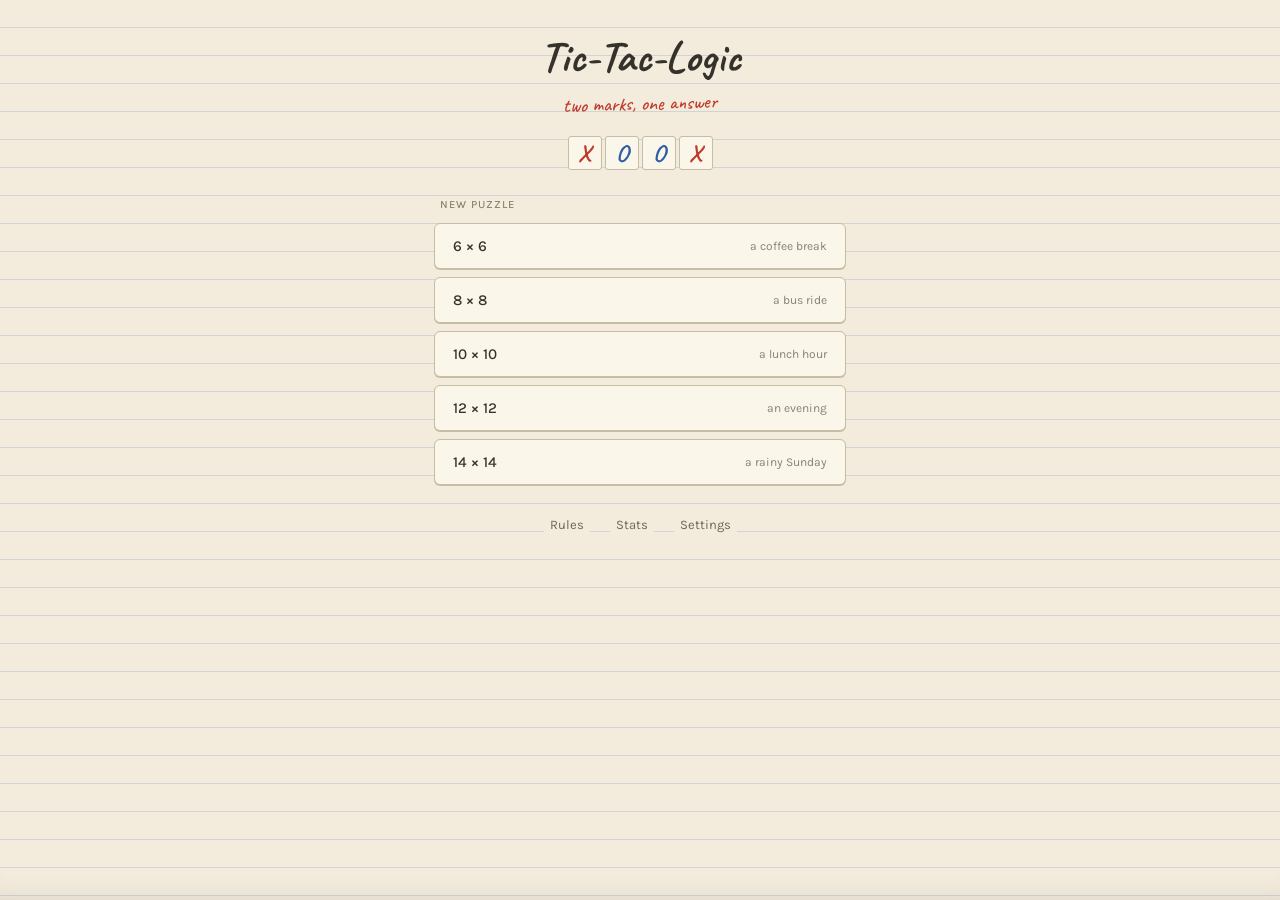
==== index.html @ 1131574f "Initial commit: Tic-Tac-Logic browser puzzle game Binairo/Takuzu logic puzzle, mobile-first installa" ====
<!DOCTYPE html>
<html lang="en">
<head>
  <meta charset="utf-8">
  <meta name="viewport" content="width=device-width, initial-scale=1, viewport-fit=cover, user-scalable=no">
  <title>Tic-Tac-Logic</title>

  <!-- PWA / iOS home-screen app -->
  <link rel="manifest" href="manifest.json">
  <meta name="theme-color" content="#F3ECDD">
  <meta name="apple-mobile-web-app-capable" content="yes">
  <meta name="apple-mobile-web-app-status-bar-style" content="black-translucent">
  <meta name="apple-mobile-web-app-title" content="Tic-Tac-Logic">
  <link rel="apple-touch-icon" href="icons/icon-180.png">

  <!-- Fonts: Caveat (title + X/O marks), Karla (HUD, buttons, labels). One link. -->
  <link rel="preconnect" href="https://fonts.googleapis.com">
  <link rel="preconnect" href="https://fonts.gstatic.com" crossorigin>
  <link href="https://fonts.googleapis.com/css2?family=Caveat:wght@500;700&family=Karla:wght@400;500&display=swap" rel="stylesheet">

  <link rel="stylesheet" href="style.css">
</head>
<body>
  <div id="app">
    <!-- Screens are populated by ui.js -->
    <section id="start-screen" class="screen"></section>
    <section id="game-screen" class="screen"></section>
  </div>

  <!-- shared overlay host (generating / win / rules) -->
  <div id="overlay" class="overlay"><div class="panel" id="overlay-panel"></div></div>

  <!--
    Script load order is load-bearing. Plain <script> tags share ONE global
    scope, so each file's top-level names are ambient globals for the files
    after it. board.js first; nothing re-declares an earlier name.
  -->
  <script src="board.js"></script>
  <script src="solver.js"></script>
  <script src="generator.js"></script>
  <script src="ui.js"></script>
</body>
</html>
---- style.css ----
/* style.css — Tic-Tac-Logic
 * Concept: noughts and crosses scrawled in the margin of a school exercise book.
 * Paper + pencil (graphite clues) + red/blue pen (the player's marks).
 */

:root {
  /* palette */
  --paper:        #F3ECDD;
  --cell-fill:    #FBF6EA;
  --graphite:     #35322C;
  --rule-line:    #C7BCA4;
  --red-pencil:   #C0392B;
  --ink-blue:     #2E5FA3;
  --ink-blue-dk:  #24497D;
  --amber:        #D9A441;
  --amber-fill:   #F7E4C9;
  --label-muted:  #8A8271;
  --text-2nd:     #6B655A;
  --clue-fill:    #F7F1E3;
  --rule-rgba:    rgba(46, 95, 163, 0.17);
  --overlay-bg:   rgba(243, 236, 221, 0.86);

  /* spacing scale: 4 / 8 / 16 / 24 / 32 */
  --s1: 4px; --s2: 8px; --s3: 16px; --s4: 24px; --s5: 32px;

  /* grid sizing (recomputed per board in ui.js) */
  --cell: 44px;
  --gap: 3px;
  --mark-font: 30px;

  --ease: 0.18s ease;
}

* { box-sizing: border-box; }

html, body {
  margin: 0;
  padding: 0;
  height: 100%;
  -webkit-text-size-adjust: 100%;
}

body {
  font-family: 'Karla', sans-serif;
  color: var(--graphite);
  background-color: var(--paper);
  /* ruled notebook paper — one consistent 28px interval down the whole page */
  background-image: repeating-linear-gradient(
    to bottom,
    transparent 0px, transparent 27px,
    var(--rule-rgba) 27px, var(--rule-rgba) 28px
  );
  /* the page curving into the spine */
  box-shadow: inset 0 -22px 26px -22px rgba(53, 50, 44, 0.13);
  min-height: 100vh;
  touch-action: manipulation;
  -webkit-tap-highlight-color: transparent;
  /* safe-area padding for iOS notch / home indicator */
  padding:
    env(safe-area-inset-top) env(safe-area-inset-right)
    env(safe-area-inset-bottom) env(safe-area-inset-left);
}

/* ---- screens + cross-fade ------------------------------------------------ */
#app { position: relative; min-height: 100vh; }

.screen {
  min-height: 100vh;
  display: none;
  flex-direction: column;
  align-items: center;
  padding: var(--s4) var(--s4) var(--s5);
}
.screen.active { display: flex; animation: fadeIn 0.28s ease; }
@keyframes fadeIn { from { opacity: 0; } to { opacity: 1; } }

/* bare text sitting directly on the paper needs its own opaque bg + padding,
   or a ruled line runs through the words */
.on-paper { background: var(--paper); padding: 0 6px; }

/* ========================================================================= *
 * START SCREEN
 * ========================================================================= */
#start-screen { justify-content: flex-start; gap: var(--s3); max-width: 460px; margin: 0 auto; width: 100%; }

.title {
  font-family: 'Caveat', cursive;
  font-weight: 700;
  font-size: 44px;
  line-height: 1.15;
  color: var(--graphite);
  text-align: center;
  margin: var(--s2) 0 0;
  /* the title SHOULD sit on the ruling — that's what writing in a notebook looks like */
}
.tagline {
  font-family: 'Caveat', cursive;
  font-weight: 500;
  font-size: 20px;
  color: var(--red-pencil);
  text-align: center;
  transform: rotate(-1.5deg);
  margin: calc(-1 * var(--s2)) 0 0;
}

/* decorative 4-cell strip X O O X (a miniature that also shows the no-triple rule) */
.deco-strip { display: flex; gap: var(--gap); margin: var(--s1) 0; }
.deco-strip .cell { width: 34px; height: 34px; font-size: 24px; }

/* Continue card */
.continue-card {
  width: 100%;
  display: flex;
  align-items: center;
  justify-content: space-between;
  background: var(--ink-blue);
  border: 1px solid var(--ink-blue-dk);
  border-radius: 8px;
  box-shadow: 0 1px 0 var(--ink-blue-dk);
  padding: 13px 18px;
  color: #FBF6EA;
  cursor: pointer;
  transition: transform var(--ease);
}
.continue-card:active { transform: translateY(1px); box-shadow: none; }
.continue-card .cc-main { font-family: 'Karla'; font-weight: 500; font-size: 15px; }
.continue-card .cc-sub { font-family: 'Karla'; font-weight: 400; font-size: 11px; color: #C6D8EE; margin-top: 2px; }
.continue-card .cc-arrow { font-size: 20px; color: #C6D8EE; }

.section-label {
  align-self: flex-start;
  font-family: 'Karla'; font-weight: 500; font-size: 11px;
  letter-spacing: 1px; text-transform: uppercase; color: var(--label-muted);
  margin: var(--s2) 0 calc(-1 * var(--s1));
}

/* size buttons */
.size-list { width: 100%; display: flex; flex-direction: column; gap: var(--s2); }
.size-btn {
  width: 100%;
  display: flex; align-items: center; justify-content: space-between;
  background: var(--cell-fill);
  border: 1px solid var(--rule-line);
  border-radius: 6px;
  box-shadow: 0 1px 0 var(--rule-line);
  padding: 13px 18px;
  cursor: pointer;
  transition: transform var(--ease);
}
.size-btn:active { transform: translateY(1px); box-shadow: none; }
.size-btn .sb-size { font-family: 'Karla'; font-weight: 500; font-size: 15px; color: var(--graphite); }
.size-btn .sb-flavor { font-family: 'Karla'; font-weight: 400; font-size: 12px; color: var(--label-muted); }

/* footer */
.footer {
  display: flex; gap: 20px; justify-content: center;
  margin-top: var(--s3);
}
.footer a {
  font-family: 'Karla'; font-weight: 400; font-size: 13px;
  color: var(--text-2nd); text-decoration: none; cursor: pointer;
  background: var(--paper); padding: 0 6px; /* so the ruling doesn't cross the words */
}

/* ========================================================================= *
 * GAME SCREEN
 * ========================================================================= */
#game-screen { justify-content: flex-start; gap: var(--s3); width: 100%; max-width: 520px; margin: 0 auto; }

.hud { width: 100%; display: flex; flex-direction: column; align-items: center; gap: var(--s1); }
.hud-row {
  width: 100%;
  display: flex; align-items: baseline; justify-content: space-between;
}
.hud-size, .hud-timer {
  font-family: 'Karla'; font-weight: 500; font-size: 13px; color: var(--text-2nd);
  background: var(--paper); padding: 0 4px;
}
.hud-title {
  font-family: 'Caveat', cursive; font-weight: 700; font-size: 24px; color: var(--graphite);
}
.hud-badge {
  font-family: 'Karla'; font-weight: 400; font-size: 11px; color: var(--text-2nd);
  background: var(--paper); padding: 0 6px;
}
.hud-progress {
  font-family: 'Karla'; font-weight: 400; font-size: 11px; color: var(--label-muted);
  background: var(--paper); padding: 0 6px;
}

/* the board — the single most dominant element on screen */
.board-wrap { display: flex; justify-content: center; width: 100%; margin: var(--s1) 0; }
.board {
  position: relative; /* anchor for the win-stroke overlay */
  display: grid;
  grid-template-columns: repeat(var(--n), var(--cell));
  gap: var(--gap);
  /* subtle paper panel behind the grid so ruling doesn't peek through gaps */
  padding: var(--gap);
  background: var(--paper);
  border-radius: 4px;
}

/* red-pencil victory stroke drawn across the finished grid */
.win-stroke { position: absolute; left: 0; top: 0; width: 100%; height: 100%; pointer-events: none; z-index: 5; }
.win-path { fill: none; stroke: var(--red-pencil); stroke-width: 6; stroke-linecap: round; opacity: 0.9; }

/* the title's one happy bounce on a win */
.hud-title.bounce { animation: titleBounce 0.6s ease; }
@keyframes titleBounce {
  0% { transform: translateY(0) rotate(0); }
  30% { transform: translateY(-8px) rotate(-2deg); }
  55% { transform: translateY(0) rotate(1deg); }
  75% { transform: translateY(-3px); }
  100% { transform: translateY(0) rotate(0); }
}

.cell {
  width: var(--cell); height: var(--cell);
  display: flex; align-items: center; justify-content: center;
  font-family: 'Caveat', cursive; font-weight: 700;
  font-size: var(--mark-font); line-height: 1;
  border: 1px solid var(--rule-line);
  background: var(--cell-fill);
  border-radius: 3px;
  cursor: pointer;
  user-select: none; -webkit-user-select: none;
  transition: background var(--ease), border-color var(--ease);
}
.cell.x { color: var(--red-pencil); }
.cell.o { color: var(--ink-blue); }
/* given clues: graphite pencil, a touch heavier, not editable */
.cell.clue { color: var(--graphite); cursor: default; background: var(--clue-fill); }
.cell.clue .mark { font-weight: 700; text-shadow: 0 0 0.4px var(--graphite); }

/* the mark element draws in by hand */
.cell .mark { display: inline-block; }
.cell .mark.draw { animation: drawIn 0.2s ease-out; }
@keyframes drawIn {
  from { transform: scale(0.6) rotate(-8deg); opacity: 0; }
  60%  { transform: scale(1.06) rotate(2deg); opacity: 1; }
  to   { transform: scale(1) rotate(0); opacity: 1; }
}

/* hint flash — pulses amber to draw the eye, then settles on the amber fill */
.cell.hint { background: var(--amber-fill); border-color: var(--amber); animation: hintPulse 0.9s ease 2; }
@keyframes hintPulse {
  0%, 100% { background: var(--amber-fill); }
  50% { background: var(--amber); border-color: #B9862B; }
}

/* violation (wired live in step 5) */
.cell.bad .mark { text-decoration: underline; text-decoration-color: var(--red-pencil); }
.cell.shake { animation: shake 0.3s ease; }
@keyframes shake {
  0%,100% { transform: translateX(0); }
  25% { transform: translateX(-2px); } 75% { transform: translateX(2px); }
}

/* controls */
.controls { display: flex; gap: var(--s2); flex-wrap: wrap; justify-content: center; }
.btn {
  font-family: 'Karla'; font-weight: 500; font-size: 13px;
  color: var(--graphite);
  background: var(--cell-fill);
  border: 1px solid var(--rule-line);
  border-radius: 6px;
  box-shadow: 0 1px 0 var(--rule-line);
  padding: 9px 16px;
  cursor: pointer;
  transition: transform var(--ease);
}
.btn:active { transform: translateY(1px); box-shadow: none; }
.btn.primary {
  color: #FBF6EA; background: var(--ink-blue);
  border-color: var(--ink-blue-dk); box-shadow: 0 1px 0 var(--ink-blue-dk);
}
.btn:disabled { opacity: 0.45; cursor: default; }

/* hint reason line */
.hint-reason {
  min-height: 18px;
  font-family: 'Karla'; font-weight: 400; font-size: 13px; color: var(--text-2nd);
  background: var(--paper); padding: 0 6px; text-align: center;
}

/* ---- overlays (generating / win / modal) --------------------------------- */
.overlay {
  position: fixed; inset: 0;
  display: none; align-items: center; justify-content: center;
  background: var(--overlay-bg);
  z-index: 20; padding: var(--s4);
}
.overlay.active { display: flex; animation: fadeIn 0.2s ease; }
.overlay .panel {
  background: var(--cell-fill);
  border: 1px solid var(--rule-line);
  border-radius: 10px;
  box-shadow: 0 1px 0 var(--rule-line);
  padding: var(--s4);
  max-width: 340px; width: 100%;
  text-align: center;
}
.overlay .panel h2 { font-family: 'Caveat'; font-weight: 700; font-size: 30px; margin: 0 0 var(--s2); color: var(--graphite); }
.overlay .panel p { font-family: 'Karla'; font-size: 14px; color: var(--text-2nd); margin: var(--s1) 0; line-height: 1.5; }
.overlay .panel .btn { margin-top: var(--s3); }

.spinner {
  font-family: 'Caveat'; font-weight: 700; font-size: 22px; color: var(--text-2nd);
}
.spinner .dot { animation: blink 1.2s infinite; }
.spinner .dot:nth-child(2) { animation-delay: 0.2s; }
.spinner .dot:nth-child(3) { animation-delay: 0.4s; }
@keyframes blink { 0%, 100% { opacity: 0.25; } 50% { opacity: 1; } }

/* rules modal list */
.rules-list { text-align: left; margin: var(--s2) 0; padding-left: var(--s4); }
.rules-list li { font-family: 'Karla'; font-size: 14px; color: var(--text-2nd); margin: var(--s2) 0; line-height: 1.45; }

/* stats table */
.stats-table { width: 100%; border-collapse: collapse; margin: var(--s2) 0; }
.stats-table th, .stats-table td {
  font-family: 'Karla'; font-size: 12px; color: var(--text-2nd);
  padding: 5px 4px; text-align: center; border-bottom: 1px solid var(--rule-line);
}
.stats-table th { font-weight: 500; color: var(--label-muted); }
.stats-table td:first-child { font-weight: 500; color: var(--graphite); }
.stats-sub {
  font-family: 'Karla'; font-weight: 500; font-size: 11px; text-transform: uppercase;
  letter-spacing: 1px; color: var(--label-muted); margin: var(--s3) 0 0; text-align: left;
}

/* settings toggles */
.setting-row {
  display: flex; align-items: center; justify-content: space-between;
  padding: var(--s2) 0; border-bottom: 1px solid var(--rule-line);
  font-family: 'Karla'; font-size: 15px; color: var(--graphite);
}
.toggle {
  width: 46px; height: 26px; border-radius: 13px; border: 1px solid var(--rule-line);
  background: var(--paper); position: relative; cursor: pointer; padding: 0;
  transition: background var(--ease), border-color var(--ease);
}
.toggle .knob {
  position: absolute; top: 2px; left: 2px; width: 20px; height: 20px; border-radius: 50%;
  background: var(--label-muted); transition: transform var(--ease), background var(--ease);
}
.toggle.on { background: var(--ink-blue); border-color: var(--ink-blue-dk); }
.toggle.on .knob { transform: translateX(20px); background: #FBF6EA; }

/* share button feedback */
.share-row { display: flex; gap: var(--s2); justify-content: center; margin-top: var(--s3); flex-wrap: wrap; }

/* ========================================================================= *
 * DARK THEME — "night desk lamp": warm dark paper, dimmed bluish ruling,
 * a little lamp-glow. Not a generic invert.
 * ========================================================================= */
body.dark {
  --paper:        #262019;
  --cell-fill:    #322A20;
  --clue-fill:    #3B3222;
  --graphite:     #ECE3D0;
  --rule-line:    #4C4235;
  --red-pencil:   #E06A5C;
  --ink-blue:     #79A6DE;
  --ink-blue-dk:  #3D5B85;
  --amber:        #E4B65E;
  --amber-fill:   #4A3B22;
  --label-muted:  #9E9482;
  --text-2nd:     #C7BBA6;
  --rule-rgba:    rgba(121, 166, 222, 0.10);
  --overlay-bg:   rgba(24, 20, 15, 0.90);
}
body.dark {
  background-color: #262019;
  /* a warm pool of lamplight from the upper area, over the ruled page */
  background-image:
    repeating-linear-gradient(to bottom, transparent 0px, transparent 27px, var(--rule-rgba) 27px, var(--rule-rgba) 28px),
    radial-gradient(120% 60% at 50% 0%, rgba(224, 182, 94, 0.10), rgba(224, 182, 94, 0) 60%);
  box-shadow: inset 0 -22px 26px -22px rgba(0, 0, 0, 0.5);
}
body.dark .cell.clue .mark { text-shadow: none; }
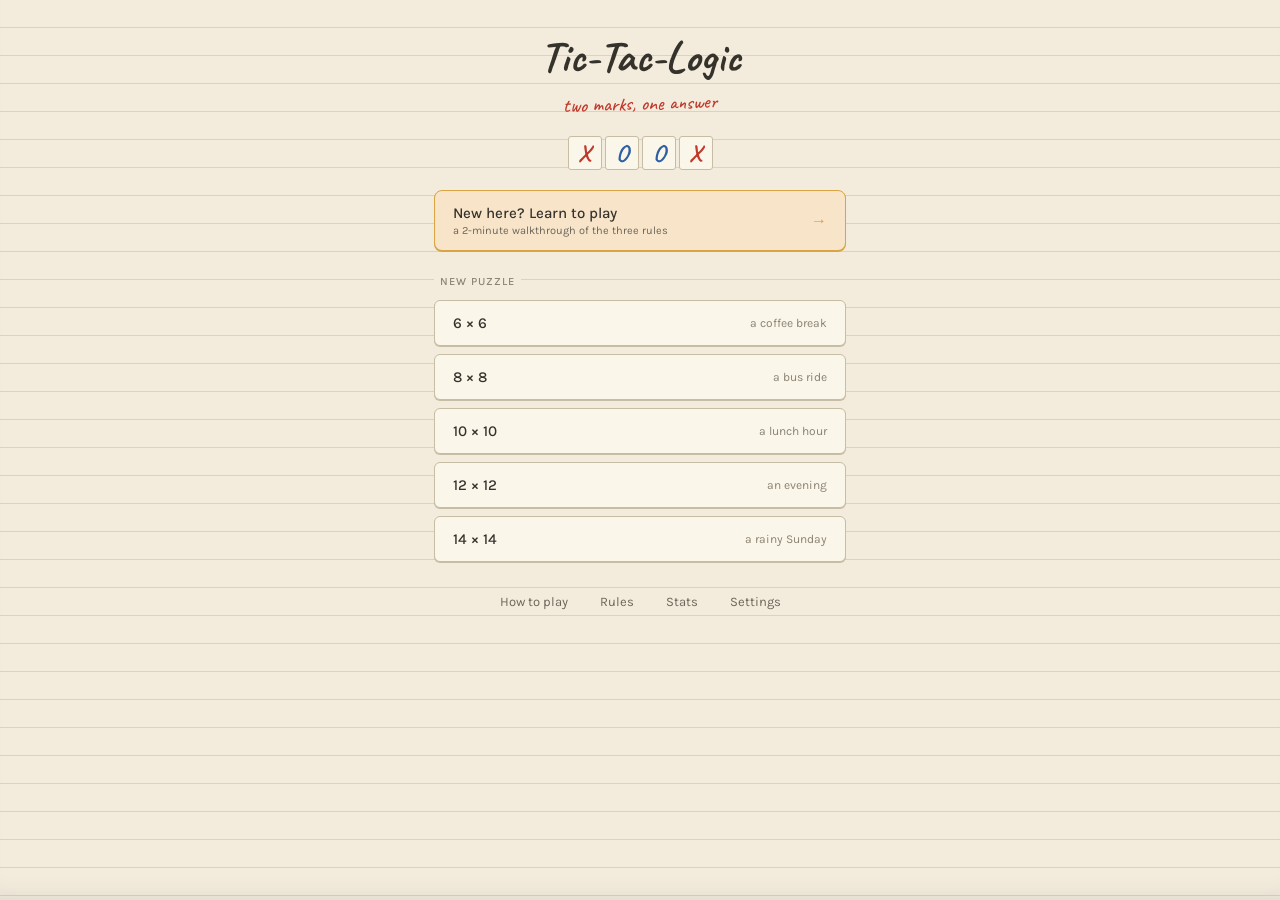
==== commit 01319eda: "Fix tap glitches, add home navigation, logical hints, and tutorial - Fix stacked board click listene" ====
--- a/index.html
+++ b/index.html
@@ -25,6 +25,7 @@
     <!-- Screens are populated by ui.js -->
     <section id="start-screen" class="screen"></section>
     <section id="game-screen" class="screen"></section>
+    <section id="tutorial-screen" class="screen"></section>
   </div>
 
   <!-- shared overlay host (generating / win / rules) -->
--- a/style.css
+++ b/style.css
@@ -14,6 +14,8 @@
   --ink-blue-dk:  #24497D;
   --amber:        #D9A441;
   --amber-fill:   #F7E4C9;
+  --amber-soft:   #FBEFD9;
+  --bad-fill:     #F6DAD3;
   --label-muted:  #8A8271;
   --text-2nd:     #6B655A;
   --clue-fill:    #F7F1E3;
@@ -170,8 +172,18 @@
 .hud { width: 100%; display: flex; flex-direction: column; align-items: center; gap: var(--s1); }
 .hud-row {
   width: 100%;
-  display: flex; align-items: baseline; justify-content: space-between;
-}
+  display: grid; grid-template-columns: 1fr auto 1fr; align-items: center;
+}
+.hud-row .hud-timer { justify-self: end; }
+
+/* back-to-home: a quiet text button, but a full 44px tap target */
+.home-btn {
+  justify-self: start;
+  font-family: 'Karla'; font-weight: 500; font-size: 13px; color: var(--text-2nd);
+  background: var(--paper); border: none; padding: 0 6px; min-height: 44px; min-width: 44px;
+  text-align: left; cursor: pointer;
+}
+.home-btn:active { color: var(--graphite); }
 .hud-size, .hud-timer {
   font-family: 'Karla'; font-weight: 500; font-size: 13px; color: var(--text-2nd);
   background: var(--paper); padding: 0 4px;
@@ -249,8 +261,14 @@
   50% { background: var(--amber); border-color: #B9862B; }
 }
 
-/* violation (wired live in step 5) */
+/* violation: flagged only after the player pauses (see ui.js scheduleViolations) */
+.cell.bad { background: var(--bad-fill); border-color: var(--red-pencil); }
 .cell.bad .mark { text-decoration: underline; text-decoration-color: var(--red-pencil); }
+
+/* hint layers: the line in question, the cells that prove it, the answer's ghost */
+.cell.hint-line { background: var(--amber-soft); }
+.cell.hint-ev { background: var(--amber-fill); border-color: var(--amber); }
+.cell .mark.ghost { opacity: 0.4; }
 .cell.shake { animation: shake 0.3s ease; }
 @keyframes shake {
   0%,100% { transform: translateX(0); }
@@ -259,6 +277,7 @@
 
 /* controls */
 .controls { display: flex; gap: var(--s2); flex-wrap: wrap; justify-content: center; }
+.controls[hidden] { display: none; }
 .btn {
   font-family: 'Karla'; font-weight: 500; font-size: 13px;
   color: var(--graphite);
@@ -276,6 +295,62 @@
   border-color: var(--ink-blue-dk); box-shadow: 0 1px 0 var(--ink-blue-dk);
 }
 .btn:disabled { opacity: 0.45; cursor: default; }
+.btn { min-height: 44px; }
+
+/* quiet secondary action ("skip tutorial", "admire the board") */
+.link-btn {
+  font-family: 'Karla'; font-size: 13px; color: var(--text-2nd);
+  background: var(--paper); border: none; padding: 0 6px; min-height: 44px;
+  text-decoration: underline; text-underline-offset: 3px; cursor: pointer;
+}
+.overlay .panel .link-btn { margin-top: var(--s2); background: transparent; }
+
+/* ========================================================================= *
+ * TUTORIAL
+ * ========================================================================= */
+.learn-card {
+  width: 100%;
+  display: flex; align-items: center; justify-content: space-between;
+  background: var(--amber-fill);
+  border: 1px solid var(--amber);
+  border-radius: 8px;
+  box-shadow: 0 1px 0 var(--amber);
+  padding: 13px 18px;
+  cursor: pointer;
+  transition: transform var(--ease);
+}
+.learn-card:active { transform: translateY(1px); box-shadow: none; }
+.learn-card .lc-main { font-family: 'Karla'; font-weight: 500; font-size: 15px; color: var(--graphite); }
+.learn-card .lc-sub { font-family: 'Karla'; font-size: 11px; color: var(--text-2nd); margin-top: 2px; }
+.learn-card .cc-arrow { color: var(--amber); }
+
+#tutorial-screen { justify-content: flex-start; gap: var(--s3); width: 100%; max-width: 460px; margin: 0 auto; }
+.tut-top { width: 100%; display: grid; grid-template-columns: 1fr auto 1fr; align-items: center; }
+.tut-dots { display: flex; gap: 6px; }
+.tut-dot { width: 8px; height: 8px; border-radius: 50%; background: var(--rule-line); }
+.tut-dot.past { background: var(--label-muted); }
+.tut-dot.on { background: var(--red-pencil); }
+.tut-title {
+  font-family: 'Caveat', cursive; font-weight: 700; font-size: 30px; color: var(--graphite);
+  margin: 0; text-align: center;
+}
+.tut-text, .tut-task {
+  font-family: 'Karla'; font-size: 15px; line-height: 1.5; color: var(--text-2nd);
+  background: var(--cell-fill); border: 1px solid var(--rule-line); border-radius: 8px;
+  padding: var(--s3); margin: 0; width: 100%;
+}
+.tut-task { text-align: center; font-weight: 500; color: var(--graphite); background: var(--paper); border-style: dashed; }
+.tut-task.good { color: var(--ink-blue); border-color: var(--ink-blue); border-style: solid; }
+.tut-task.oops { color: var(--red-pencil); border-color: var(--red-pencil); }
+.tut-board {
+  display: grid; gap: 3px; padding: 3px;
+  background: var(--paper); border-radius: 4px;
+  font-size: 30px;
+}
+.tut-board .cell { width: 44px; height: 44px; font-size: 30px; }
+.tut-board .cell.target { border: 2px dashed var(--amber); }
+.tut-board .cell.target.x, .tut-board .cell.target.o { border-style: solid; }
+.tut-board .cell.locked { opacity: 0.35; cursor: default; }
 
 /* hint reason line */
 .hint-reason {
@@ -366,6 +441,8 @@
   --ink-blue-dk:  #3D5B85;
   --amber:        #E4B65E;
   --amber-fill:   #4A3B22;
+  --amber-soft:   #3C3121;
+  --bad-fill:     #4A2A24;
   --label-muted:  #9E9482;
   --text-2nd:     #C7BBA6;
   --rule-rgba:    rgba(121, 166, 222, 0.10);
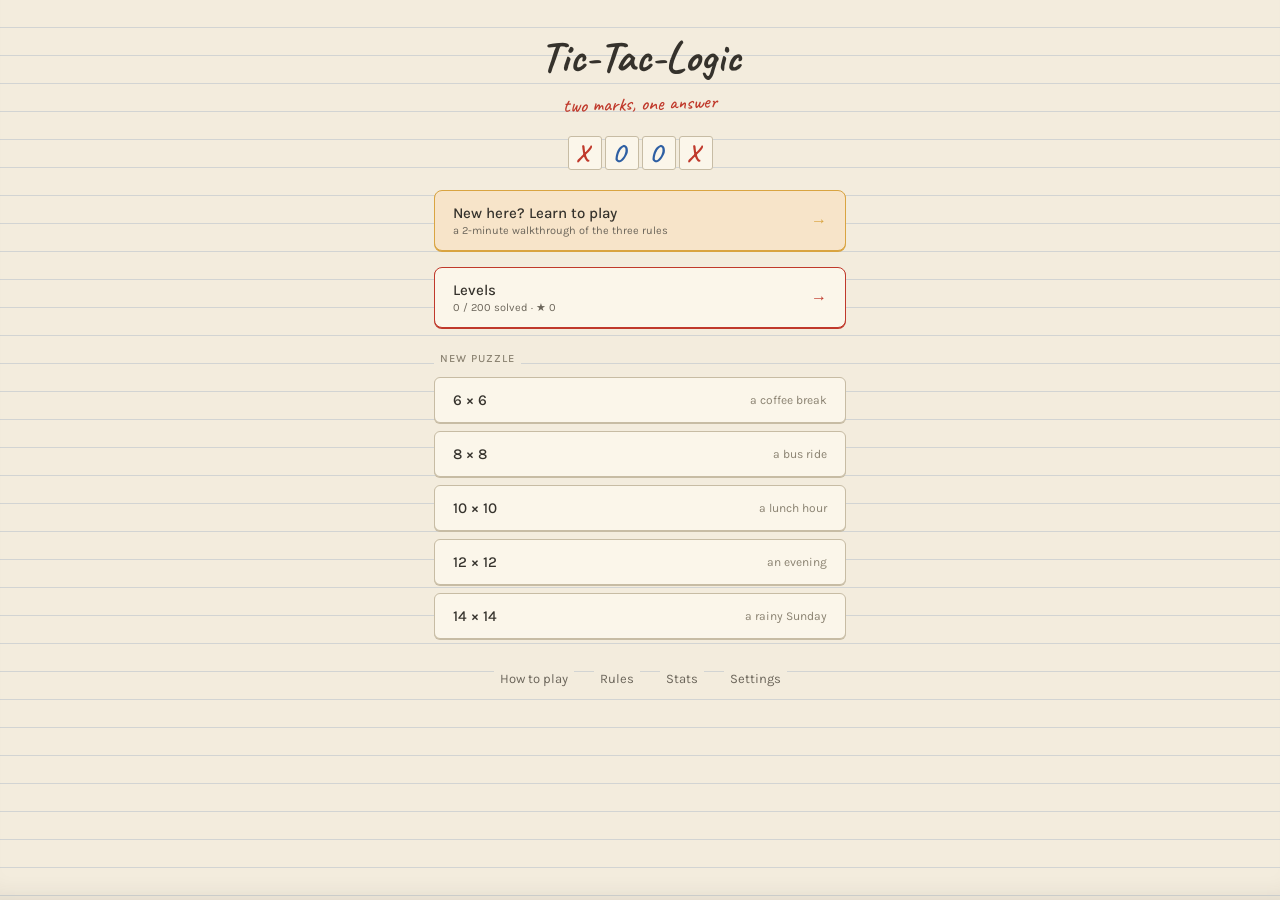
==== commit 0a3d65a2: "Add Levels and Pack screens; start and resume levels Co-Authored-By: Claude Opus 5.5 <noreply@anthro" ====
--- a/index.html
+++ b/index.html
@@ -26,6 +26,8 @@
     <section id="start-screen" class="screen"></section>
     <section id="game-screen" class="screen"></section>
     <section id="tutorial-screen" class="screen"></section>
+    <section id="levels-screen" class="screen"></section>
+    <section id="pack-screen" class="screen"></section>
   </div>
 
   <!-- shared overlay host (generating / win / rules) -->
@@ -39,6 +41,8 @@
   <script src="board.js"></script>
   <script src="solver.js"></script>
   <script src="generator.js"></script>
+  <script src="progress.js"></script>
+  <script src="levels.js"></script>
   <script src="ui.js"></script>
 </body>
 </html>
--- a/style.css
+++ b/style.css
@@ -246,7 +246,11 @@
 .cell.clue .mark { font-weight: 700; text-shadow: 0 0 0.4px var(--graphite); }
 
 /* the mark element draws in by hand */
-.cell .mark { display: inline-block; }
+/* Caveat is slanted: its X/O ink overhangs the glyph's box by ~0.18em on the
+   right. Safari clips a transformed (animating) element to its box, which cut
+   the right edge off freshly placed marks. The right padding makes the box
+   contain the ink, and also centres the ink in the cell. */
+.cell .mark { display: inline-block; padding-right: 0.2em; }
 .cell .mark.draw { animation: drawIn 0.2s ease-out; }
 @keyframes drawIn {
   from { transform: scale(0.6) rotate(-8deg); opacity: 0; }
@@ -411,6 +415,7 @@
   padding: var(--s2) 0; border-bottom: 1px solid var(--rule-line);
   font-family: 'Karla'; font-size: 15px; color: var(--graphite);
 }
+.setting-value { font-size: 14px; color: var(--text-2nd); }
 .toggle {
   width: 46px; height: 26px; border-radius: 13px; border: 1px solid var(--rule-line);
   background: var(--paper); position: relative; cursor: pointer; padding: 0;
@@ -425,6 +430,53 @@
 
 /* share button feedback */
 .share-row { display: flex; gap: var(--s2); justify-content: center; margin-top: var(--s3); flex-wrap: wrap; }
+
+/* ========================================================================= *
+ * LEVEL PACKS
+ * ========================================================================= */
+.levels-card {
+  width: 100%;
+  display: flex; align-items: center; justify-content: space-between;
+  background: var(--cell-fill);
+  border: 1px solid var(--red-pencil);
+  border-radius: 8px;
+  box-shadow: 0 1px 0 var(--red-pencil);
+  padding: 13px 18px;
+  cursor: pointer;
+  transition: transform var(--ease);
+}
+.levels-card:active { transform: translateY(1px); box-shadow: none; }
+.levels-card .lc-main { font-family: 'Karla'; font-weight: 500; font-size: 15px; color: var(--graphite); }
+.levels-card .lc-sub { font-family: 'Karla'; font-size: 11px; color: var(--text-2nd); margin-top: 2px; }
+.levels-card .cc-arrow { color: var(--red-pencil); }
+
+#levels-screen, #pack-screen {
+  justify-content: flex-start; gap: var(--s3);
+  width: 100%; max-width: 460px; margin: 0 auto;
+}
+.screen-top { width: 100%; display: grid; grid-template-columns: 1fr auto 1fr; align-items: center; }
+.screen-title {
+  font-family: 'Caveat', cursive; font-weight: 700; font-size: 30px;
+  color: var(--graphite); margin: 0; text-align: center;
+}
+
+.level-grid { width: 100%; display: grid; grid-template-columns: repeat(5, 1fr); gap: var(--s2); }
+.level-btn {
+  min-height: 56px; padding: 0;
+  display: flex; flex-direction: column; align-items: center; justify-content: center; gap: 2px;
+  background: var(--cell-fill);
+  border: 1px solid var(--rule-line); border-radius: 6px;
+  box-shadow: 0 1px 0 var(--rule-line);
+  font-family: 'Karla'; color: var(--graphite);
+  cursor: pointer;
+  transition: transform var(--ease);
+}
+.level-btn:active { transform: translateY(1px); box-shadow: none; }
+.level-btn .lv-num { font-family: 'Caveat', cursive; font-weight: 700; font-size: 22px; line-height: 1; }
+.level-btn .lv-stars { font-size: 11px; letter-spacing: 1px; color: var(--amber); }
+.level-btn .lv-lock { font-size: 9px; text-transform: uppercase; letter-spacing: 0.5px; color: var(--label-muted); }
+.level-btn.next { border: 2px solid var(--red-pencil); }
+.level-btn.locked { opacity: 0.4; cursor: default; box-shadow: none; }
 
 /* ========================================================================= *
  * DARK THEME — "night desk lamp": warm dark paper, dimmed bluish ruling,
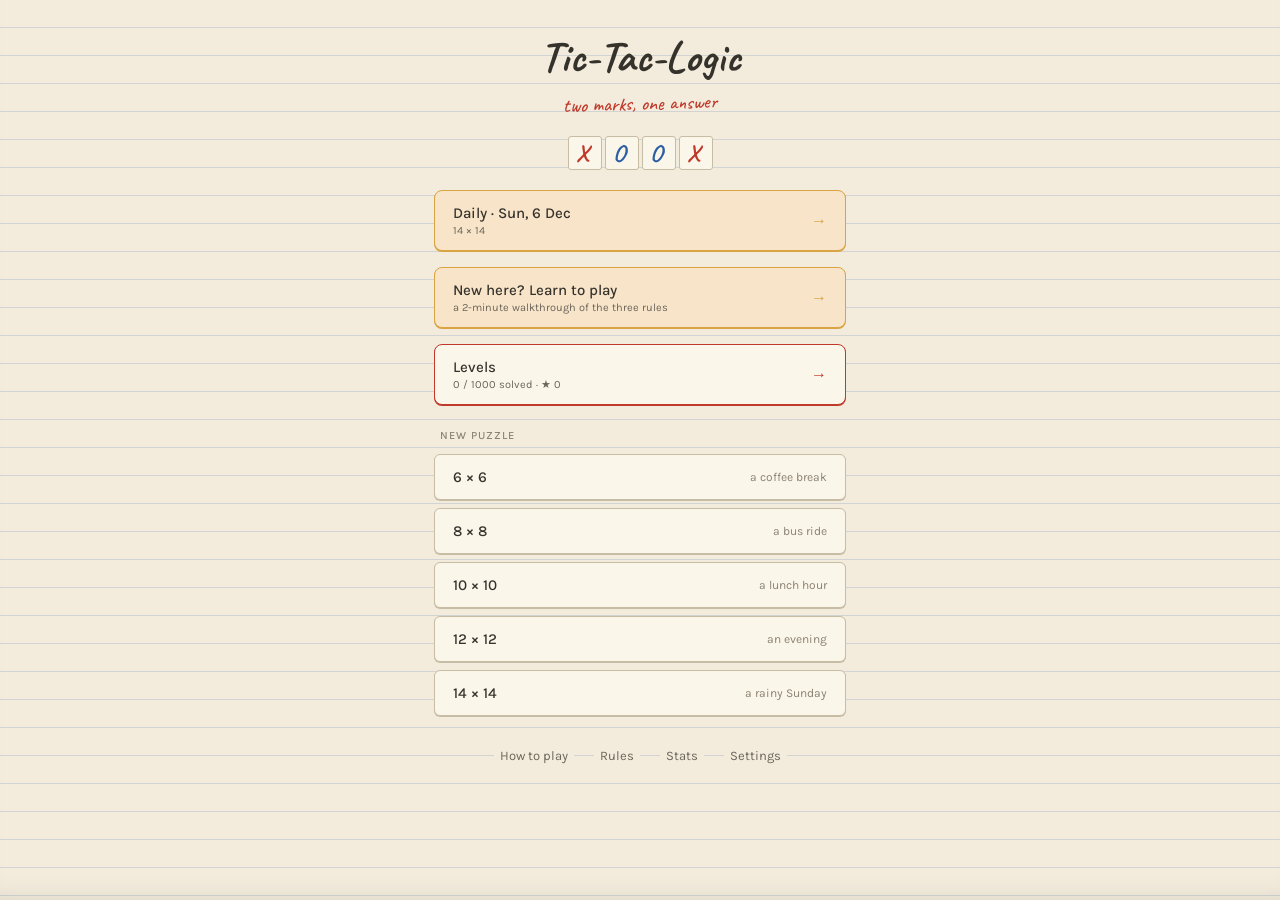
==== commit 39cd1c50: "Add daily challenge (rotating 10/12/14, streak, calendar) - daily.js: one logic-only puzzle per loca" ====
--- a/index.html
+++ b/index.html
@@ -28,6 +28,7 @@
     <section id="tutorial-screen" class="screen"></section>
     <section id="levels-screen" class="screen"></section>
     <section id="pack-screen" class="screen"></section>
+    <section id="daily-screen" class="screen"></section>
   </div>
 
   <!-- shared overlay host (generating / win / rules) -->
@@ -41,6 +42,7 @@
   <script src="board.js"></script>
   <script src="solver.js"></script>
   <script src="generator.js"></script>
+  <script src="daily.js"></script>
   <script src="progress.js"></script>
   <script src="levels.js"></script>
   <script src="ui.js"></script>
--- a/style.css
+++ b/style.css
@@ -432,6 +432,60 @@
 .share-row { display: flex; gap: var(--s2); justify-content: center; margin-top: var(--s3); flex-wrap: wrap; }
 
 /* ========================================================================= *
+ * DAILY CHALLENGE
+ * ========================================================================= */
+.daily-card {
+  width: 100%;
+  display: flex; align-items: center; justify-content: space-between;
+  background: var(--amber-fill); border: 1px solid var(--amber); border-radius: 8px;
+  box-shadow: 0 1px 0 var(--amber); padding: 13px 18px; cursor: pointer;
+  transition: transform var(--ease);
+}
+.daily-card:active { transform: translateY(1px); box-shadow: none; }
+.daily-card .lc-main { font-family: 'Karla'; font-weight: 500; font-size: 15px; color: var(--graphite); }
+.daily-card .lc-sub { font-family: 'Karla'; font-size: 11px; color: var(--text-2nd); margin-top: 2px; }
+.daily-card .cc-arrow { color: var(--amber); }
+
+#daily-screen { justify-content: flex-start; gap: var(--s3); width: 100%; max-width: 460px; margin: 0 auto; }
+.daily-today {
+  width: 100%; min-height: 56px; padding: 10px 16px;
+  display: flex; flex-direction: column; align-items: center; gap: 2px;
+  background: var(--ink-blue); color: #FBF6EA; border: 1px solid var(--ink-blue-dk); border-radius: 8px;
+  box-shadow: 0 1px 0 var(--ink-blue-dk); cursor: pointer; font-family: 'Karla';
+}
+.daily-today .dt-main { font-weight: 500; font-size: 16px; }
+.daily-today .dt-sub { font-size: 12px; opacity: 0.85; }
+.daily-stats { width: 100%; display: grid; grid-template-columns: repeat(3, 1fr); gap: var(--s2); }
+.daily-stats div {
+  display: flex; flex-direction: column; align-items: center; padding: 6px 0;
+  background: var(--cell-fill); border: 1px solid var(--rule-line); border-radius: 6px;
+}
+.daily-stats b { font-family: 'Caveat', cursive; font-size: 26px; line-height: 1; color: var(--graphite); }
+.daily-stats span { font-family: 'Karla'; font-size: 11px; color: var(--label-muted); }
+.cal-nav { width: 100%; display: flex; align-items: center; justify-content: space-between; }
+.cal-title { font-family: 'Karla'; font-weight: 500; font-size: 14px; color: var(--graphite); background: var(--paper); padding: 0 6px; }
+.cal-arrow {
+  min-width: 44px; min-height: 44px; font-size: 22px; color: var(--graphite);
+  background: var(--cell-fill); border: 1px solid var(--rule-line); border-radius: 6px; cursor: pointer;
+}
+.cal-arrow:disabled { opacity: 0.3; cursor: default; }
+.cal-grid { width: 100%; display: grid; grid-template-columns: repeat(7, 1fr); gap: 4px; }
+.cal-head { text-align: center; font-family: 'Karla'; font-size: 11px; color: var(--label-muted); background: var(--paper); }
+.cal-cell {
+  position: relative; min-height: 44px; padding: 0;
+  display: flex; align-items: center; justify-content: center;
+  font-family: 'Karla'; font-size: 13px; color: var(--graphite);
+  background: var(--cell-fill); border: 1px solid var(--rule-line); border-radius: 6px; cursor: pointer;
+}
+.cal-cell.blank { background: transparent; border: none; cursor: default; }
+.cal-cell.off { opacity: 0.35; cursor: default; }
+.cal-cell.today { border: 2px solid var(--red-pencil); }
+.cal-cell .cal-mark { position: absolute; right: 3px; bottom: 0; font-family: 'Caveat', cursive; font-weight: 700; font-size: 18px; }
+.cal-cell.ontime .cal-mark, .cal-legend .ontime { color: var(--red-pencil); }
+.cal-cell.late .cal-mark, .cal-legend .late { color: var(--label-muted); }
+.cal-legend { font-family: 'Karla'; font-size: 11px; color: var(--text-2nd); background: var(--paper); padding: 0 6px; margin: 0; text-align: center; }
+
+/* ========================================================================= *
  * LEVEL PACKS
  * ========================================================================= */
 .levels-card {
@@ -460,6 +514,16 @@
   color: var(--graphite); margin: 0; text-align: center;
 }
 
+.pack-tabs { width: 100%; display: grid; grid-template-columns: repeat(4, 1fr); gap: var(--s1); }
+.tab-btn {
+  min-height: 48px; padding: 4px 2px;
+  display: flex; flex-direction: column; align-items: center; justify-content: center; gap: 1px;
+  font-family: 'Karla'; font-weight: 500; font-size: 12px; color: var(--text-2nd);
+  background: var(--paper); border: 1px solid var(--rule-line); border-radius: 6px; cursor: pointer;
+}
+.tab-btn .tab-sub { font-weight: 400; font-size: 10px; color: var(--label-muted); }
+.tab-btn.on { color: var(--graphite); background: var(--cell-fill); border: 2px solid var(--red-pencil); }
+
 .level-grid { width: 100%; display: grid; grid-template-columns: repeat(5, 1fr); gap: var(--s2); }
 .level-btn {
   min-height: 56px; padding: 0;
@@ -477,6 +541,14 @@
 .level-btn .lv-lock { font-size: 9px; text-transform: uppercase; letter-spacing: 0.5px; color: var(--label-muted); }
 .level-btn.next { border: 2px solid var(--red-pencil); }
 .level-btn.locked { opacity: 0.4; cursor: default; box-shadow: none; }
+.win-stars { display: flex; justify-content: center; gap: var(--s2); font-size: 40px; line-height: 1; margin: var(--s1) 0 var(--s2); }
+.win-star { color: var(--rule-line); }
+.win-star.on { color: var(--amber); animation: starPop 0.45s ease both; }
+@keyframes starPop {
+  0%   { transform: scale(0) rotate(-30deg); opacity: 0; }
+  70%  { transform: scale(1.25) rotate(8deg); opacity: 1; }
+  100% { transform: scale(1) rotate(0); opacity: 1; }
+}
 
 /* ========================================================================= *
  * DARK THEME — "night desk lamp": warm dark paper, dimmed bluish ruling,
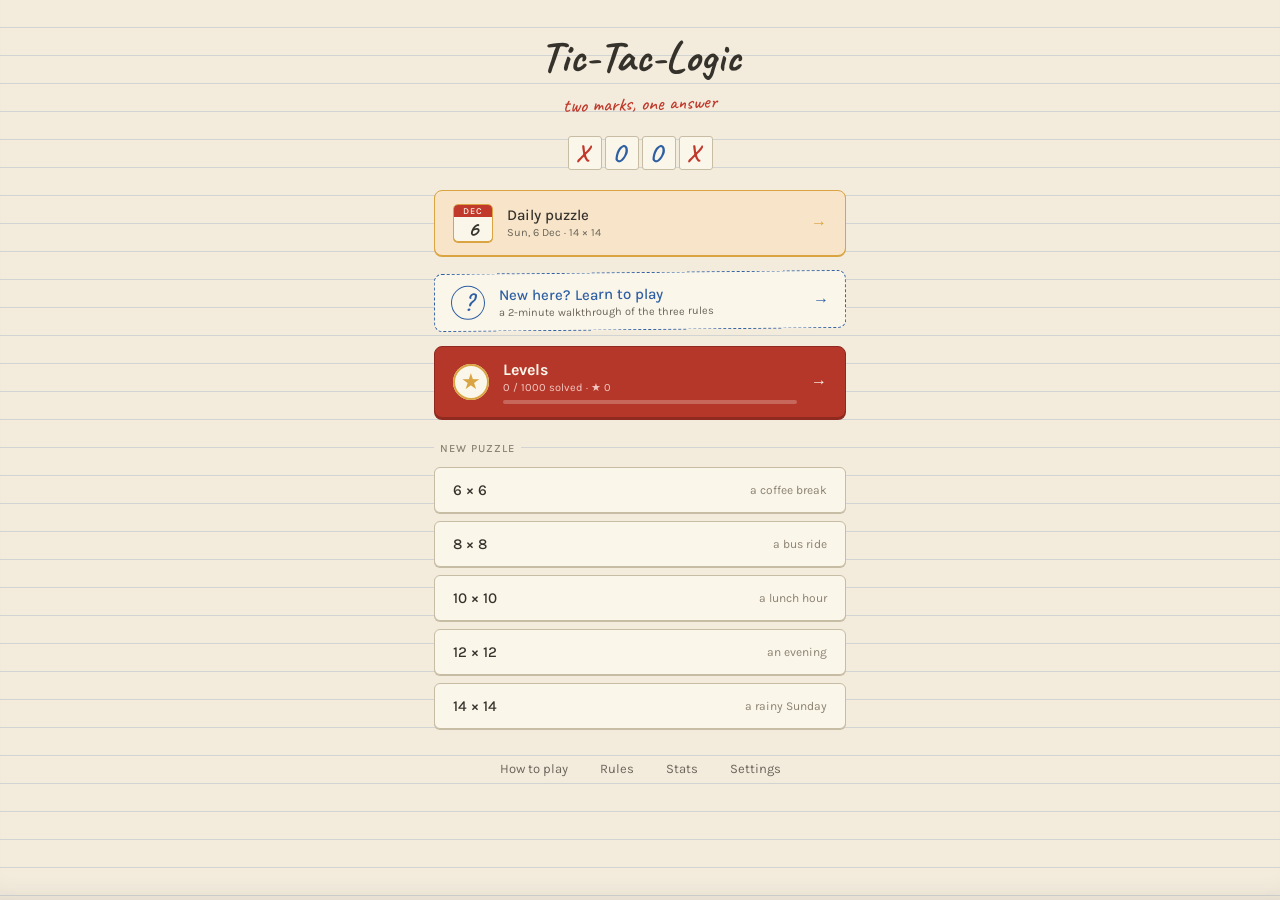
==== commit 77952f8a: "Add Daily stats screen (streak, 12-week grid, sizes, stars, milestones) All numbers derive from the " ====
--- a/index.html
+++ b/index.html
@@ -29,6 +29,7 @@
     <section id="levels-screen" class="screen"></section>
     <section id="pack-screen" class="screen"></section>
     <section id="daily-screen" class="screen"></section>
+    <section id="dstats-screen" class="screen"></section>
   </div>
 
   <!-- shared overlay host (generating / win / rules) -->
--- a/style.css
+++ b/style.css
@@ -312,21 +312,29 @@
 /* ========================================================================= *
  * TUTORIAL
  * ========================================================================= */
+/* "New here?" — a pencilled sticky note: dashed ink outline, plain paper, "?" badge */
 .learn-card {
   width: 100%;
-  display: flex; align-items: center; justify-content: space-between;
-  background: var(--amber-fill);
-  border: 1px solid var(--amber);
+  display: flex; align-items: center; gap: 14px;
+  background: var(--cell-fill);
+  border: 1.5px dashed var(--ink-blue);
   border-radius: 8px;
-  box-shadow: 0 1px 0 var(--amber);
-  padding: 13px 18px;
+  padding: 11px 16px;
   cursor: pointer;
+  transform: rotate(-0.6deg);
   transition: transform var(--ease);
 }
-.learn-card:active { transform: translateY(1px); box-shadow: none; }
-.learn-card .lc-main { font-family: 'Karla'; font-weight: 500; font-size: 15px; color: var(--graphite); }
+.learn-card:active { transform: rotate(-0.6deg) translateY(1px); }
+.learn-card .lc-badge {
+  flex: none; width: 34px; height: 34px; border-radius: 50%;
+  display: flex; align-items: center; justify-content: center;
+  border: 1.5px solid var(--ink-blue); color: var(--ink-blue);
+  font-family: 'Caveat', cursive; font-weight: 700; font-size: 24px; line-height: 1;
+}
+.learn-card .lc-main { font-family: 'Karla'; font-weight: 500; font-size: 15px; color: var(--ink-blue); }
 .learn-card .lc-sub { font-family: 'Karla'; font-size: 11px; color: var(--text-2nd); margin-top: 2px; }
-.learn-card .cc-arrow { color: var(--amber); }
+.learn-card .cc-arrow { color: var(--ink-blue); }
+.card-text { flex: 1; min-width: 0; }
 
 #tutorial-screen { justify-content: flex-start; gap: var(--s3); width: 100%; max-width: 460px; margin: 0 auto; }
 .tut-top { width: 100%; display: grid; grid-template-columns: 1fr auto 1fr; align-items: center; }
@@ -436,7 +444,7 @@
  * ========================================================================= */
 .daily-card {
   width: 100%;
-  display: flex; align-items: center; justify-content: space-between;
+  display: flex; align-items: center; gap: 14px;
   background: var(--amber-fill); border: 1px solid var(--amber); border-radius: 8px;
   box-shadow: 0 1px 0 var(--amber); padding: 13px 18px; cursor: pointer;
   transition: transform var(--ease);
@@ -445,6 +453,19 @@
 .daily-card .lc-main { font-family: 'Karla'; font-weight: 500; font-size: 15px; color: var(--graphite); }
 .daily-card .lc-sub { font-family: 'Karla'; font-size: 11px; color: var(--text-2nd); margin-top: 2px; }
 .daily-card .cc-arrow { color: var(--amber); }
+/* tear-off calendar tile: red month band over the day number */
+.dc-tile {
+  flex: none; width: 40px; overflow: hidden;
+  display: flex; flex-direction: column; align-items: center;
+  background: var(--cell-fill); border: 1px solid var(--amber); border-radius: 5px;
+  box-shadow: 0 1px 0 var(--amber);
+}
+.dc-mon {
+  width: 100%; text-align: center; padding: 1px 0;
+  background: var(--red-pencil); color: #FBF6EA;
+  font-family: 'Karla'; font-weight: 500; font-size: 9px; letter-spacing: 1px; text-transform: uppercase;
+}
+.dc-day { font-family: 'Caveat', cursive; font-weight: 700; font-size: 22px; line-height: 1.1; color: var(--graphite); }
 
 #daily-screen { justify-content: flex-start; gap: var(--s3); width: 100%; max-width: 460px; margin: 0 auto; }
 .daily-today {
@@ -485,24 +506,75 @@
 .cal-cell.late .cal-mark, .cal-legend .late { color: var(--label-muted); }
 .cal-legend { font-family: 'Karla'; font-size: 11px; color: var(--text-2nd); background: var(--paper); padding: 0 6px; margin: 0; text-align: center; }
 
+/* ---- Daily stats screen ---- */
+#dstats-screen { justify-content: flex-start; gap: var(--s3); width: 100%; max-width: 460px; margin: 0 auto; }
+#dstats-screen .section-label { margin-bottom: calc(-1 * var(--s2)); }
+.ds-hero {
+  width: 100%; display: flex; align-items: center; gap: 14px; padding: 12px 16px;
+  background: var(--amber-fill); border: 1px solid var(--amber); border-radius: 8px;
+  font-family: 'Karla'; font-size: 14px; color: var(--graphite);
+}
+.ds-flame { font-size: 36px; line-height: 1; }
+.ds-big { font-family: 'Caveat', cursive; font-weight: 700; font-size: 44px; line-height: 0.9; }
+.ds-hero-sub { font-size: 12px; color: var(--text-2nd); margin-top: 2px; }
+.ds-card { width: 100%; padding: 10px 12px; background: var(--cell-fill); border: 1px solid var(--rule-line); border-radius: 8px; }
+.ds-grid { display: grid; grid-template-columns: repeat(12, 1fr); grid-template-rows: repeat(7, 1fr); grid-auto-flow: column; gap: 3px; }
+.ds-grid span, .ds-legend i { aspect-ratio: 1; border-radius: 3px; border: 1px solid var(--rule-line); background: var(--cell-fill); }
+.ds-grid .ds-on, .ds-legend .ds-on { background: var(--red-pencil); border-color: var(--red-pencil); }
+.ds-grid .ds-late, .ds-legend .ds-late { background: var(--label-muted); border-color: var(--label-muted); }
+.ds-grid .ds-future, .ds-grid .ds-before { opacity: 0.25; }
+.ds-legend { display: flex; gap: 12px; margin-top: 8px; font-family: 'Karla'; font-size: 11px; color: var(--text-2nd); }
+.ds-legend span { display: flex; align-items: center; gap: 4px; }
+.ds-legend i { display: inline-block; width: 10px; height: 10px; }
+.ds-table { padding: 2px 12px; }
+.ds-row { display: grid; grid-template-columns: 70px 1fr 1fr 1fr; gap: 6px; padding: 7px 0; font-family: 'Karla'; font-size: 13px; color: var(--graphite); border-top: 1px solid var(--rule-line); }
+.ds-row b { font-weight: 500; }
+.ds-row.ds-head { border-top: none; font-size: 12px; color: var(--label-muted); }
+.ds-starrow { display: flex; align-items: center; gap: 8px; margin: 4px 0; font-family: 'Karla'; font-size: 12px; color: var(--graphite); }
+.ds-stars { width: 44px; color: var(--amber); }
+.ds-bar { flex: 1; height: 8px; border-radius: 4px; background: var(--paper); overflow: hidden; }
+.ds-bar span { display: block; height: 100%; background: var(--amber); border-radius: 4px; }
+.ds-count { min-width: 22px; text-align: right; }
+.ds-miles { width: 100%; display: grid; grid-template-columns: repeat(4, 1fr); gap: var(--s2); }
+.ds-mile {
+  display: flex; flex-direction: column; align-items: center; padding: 6px 0;
+  background: var(--cell-fill); border: 1px solid var(--rule-line); border-radius: 8px; opacity: 0.55;
+}
+.ds-mile b { font-family: 'Caveat', cursive; font-weight: 700; font-size: 24px; line-height: 1; color: var(--graphite); }
+.ds-mile span { font-family: 'Karla'; font-size: 11px; color: var(--text-2nd); }
+.ds-mile.done { opacity: 1; border-color: var(--red-pencil); }
+.ds-mile.done b { color: var(--red-pencil); }
+
 /* ========================================================================= *
  * LEVEL PACKS
  * ========================================================================= */
+/* Levels — the solid red "campaign" card: gold star badge + overall progress bar */
 .levels-card {
+  --lv-bg: #B5372A; --lv-edge: #8E2A20; --lv-ink: #FBF6EA; --lv-soft: #F3C9C2;
   width: 100%;
-  display: flex; align-items: center; justify-content: space-between;
-  background: var(--cell-fill);
-  border: 1px solid var(--red-pencil);
+  display: flex; align-items: center; gap: 14px;
+  background: var(--lv-bg);
+  border: 1px solid var(--lv-edge);
   border-radius: 8px;
-  box-shadow: 0 1px 0 var(--red-pencil);
+  box-shadow: 0 2px 0 var(--lv-edge);
   padding: 13px 18px;
   cursor: pointer;
   transition: transform var(--ease);
 }
-.levels-card:active { transform: translateY(1px); box-shadow: none; }
-.levels-card .lc-main { font-family: 'Karla'; font-weight: 500; font-size: 15px; color: var(--graphite); }
-.levels-card .lc-sub { font-family: 'Karla'; font-size: 11px; color: var(--text-2nd); margin-top: 2px; }
-.levels-card .cc-arrow { color: var(--red-pencil); }
+.levels-card:active { transform: translateY(2px); box-shadow: none; }
+.levels-card .lv-badge {
+  flex: none; width: 36px; height: 36px; border-radius: 50%;
+  display: flex; align-items: center; justify-content: center;
+  background: var(--lv-ink); color: var(--amber);
+  font-size: 22px; line-height: 1;
+  box-shadow: inset 0 0 0 2px var(--amber);
+}
+.levels-card .lc-main { font-family: 'Karla'; font-weight: 700; font-size: 16px; color: var(--lv-ink); }
+.levels-card .lc-sub { font-family: 'Karla'; font-size: 11px; color: var(--lv-soft); margin-top: 2px; }
+.levels-card .lv-bar { height: 4px; margin-top: 6px; border-radius: 2px; background: rgba(251, 246, 234, 0.25); overflow: hidden; }
+.levels-card .lv-bar span { display: block; height: 100%; background: var(--amber); border-radius: 2px; }
+.levels-card .cc-arrow { color: var(--lv-ink); }
+body.dark .levels-card { --lv-bg: #9A3328; --lv-edge: #6E231B; }
 
 #levels-screen, #pack-screen {
   justify-content: flex-start; gap: var(--s3);
